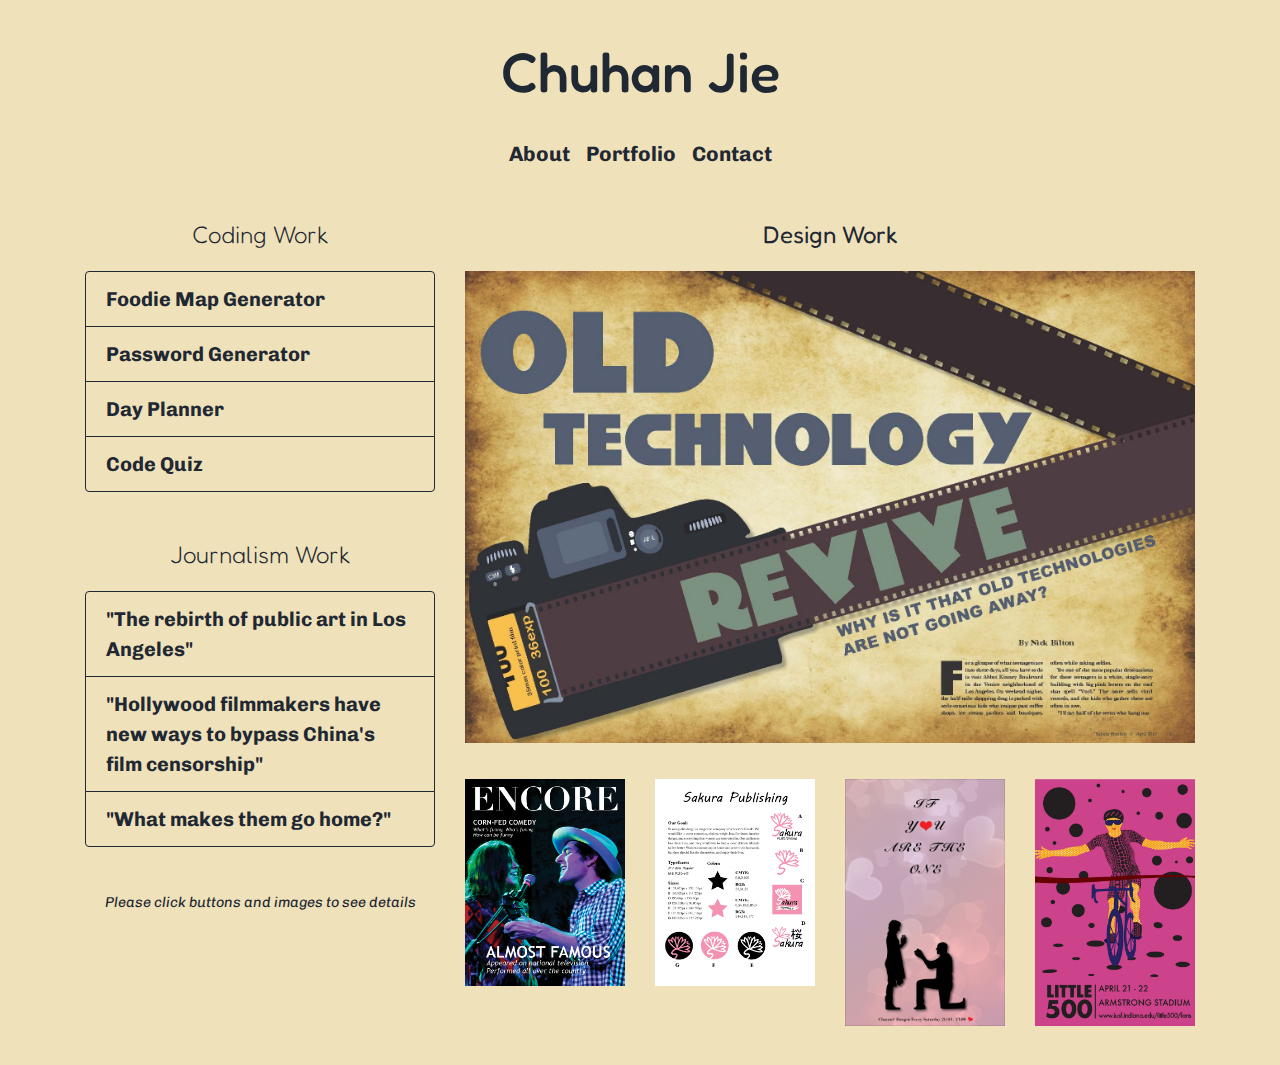
==== index.html @ 7484ae71 "portfolio" ====
<!DOCTYPE html>
<html lang="en">

<head>
    <meta charset="UTF-8">
    <meta name="viewport" content="width=device-width, initial-scale=1.0">
    <meta http-equiv="X-UA-Compatible" content="ie=edge">
    <title>Chuhan Jie Portfolio</title>

    <!-- CSS -->
    <link rel="stylesheet" type="text/css" href="./css/reset.css">
    <link rel="stylesheet" href="https://stackpath.bootstrapcdn.com/bootstrap/4.3.1/css/bootstrap.min.css"
        integrity="sha384-ggOyR0iXCbMQv3Xipma34MD+dH/1fQ784/j6cY/iJTQUOhcWr7x9JvoRxT2MZw1T" crossorigin="anonymous">
    <link rel="stylesheet" href="https://cdnjs.cloudflare.com/ajax/libs/font-awesome/4.7.0/css/font-awesome.min.css">
    <link rel="stylesheet" type="text/css" href="./css/style.css">

    <!-- fonts -->
    <link href="https://fonts.googleapis.com/css?family=Fredoka+One&display=swap" rel="stylesheet">
    <link href="https://fonts.googleapis.com/css?family=Chivo&display=swap" rel="stylesheet">
</head>

<body>
    <div class="body">
        <div class="container">
            <h1 class="name">Chuhan Jie</h1>

            <nav class="navbar navbar-expand-lg navbar-light bg-light mb-3 p-4 justify-content-center">
                <button class="navbar-toggler" type="button" data-toggle="collapse" data-target="#navbarNav"
                    aria-controls="navbarNav" aria-expanded="false" aria-label="Toggle navigation">
                    <span class="navbar-toggler-icon"></span>
                </button>
                <div class="collapse navbar-collapse justify-content-center" id="navbarNav">
                    <ul class="navbar-nav">
                        <li class="nav-item">
                            <a class="nav-link" href="./about.html">About</a>
                        </li>
                        <li class="nav-item">
                            <a class="nav-link" href="./index.html">Portfolio</a>
                        </li>
                        <li class="nav-item">
                            <a class="nav-link" href="./contact.html">Contact</a>
                        </li>
                    </ul>
                </div>
            </nav>

            <div class="row">
                <div class="col-lg-4 col-md-auto col-sm-auto">
                    <div class="buttonlink codeWork">
                        <div class="designHead subhead">Coding Work</div>
                        <div class="list-group">
                            <a href="https://anthonychansoon.github.io/Project1/" target="_blank"
                                class="list-group-item list-group-item-action">Foodie Map Generator</a>
                            <a href="https://jiechuhan.github.io/Password-Generator/" target="_blank"
                                class="list-group-item list-group-item-action">Password Generator</a>
                            <a href="https://jiechuhan.github.io/Day-Planner/" target="_blank"
                                class="list-group-item list-group-item-action">Day Planner</a>
                            <a href="https://jiechuhan.github.io/Code-Quiz/" target="_blank"
                                class="list-group-item list-group-item-action">Code Quiz</a>
                        </div>
                    </div>

                    <div class="buttonlink designWork">
                        <div class="designHead subhead">Journalism Work</div>
                        <div class="list-group">
                            <a href="https://uscstoryspace.com/2018-2019/cjie/Capstone/" target="_blank"
                                class="list-group-item list-group-item-action">"The rebirth of public art in Los
                                Angeles"</a>
                            <a href="https://uscstoryspace.com/2018-2019/cjie/Fall_Final/" target="_blank"
                                class="list-group-item list-group-item-action">"Hollywood filmmakers have new ways to
                                bypass China's film censorship"</a>
                            <a href="https://uscstoryspace.com/2018-2019/cjie/Fall_Midterm/" target="_blank"
                                class="list-group-item list-group-item-action">"What makes them go home?"</a>
                            <!-- <a href="https://uscstoryspace.com/2018-2019/cjie/Fall_Midterm/" target="_blank"
                                class="list-group-item list-group-item-action">""</a> -->
                        </div>
                    </div>

                    <div class="click">Please click buttons and images to see details</div>
                </div>

                <div class="col-lg-8 col-md-auto col-sm-auto">
                    <div class="name2">Design Work</div>

                    <div class="leadImage">
                        <a href="./images/conceptual.jpg" target="_blank">
                            <img src="./images/conceptual.jpg">
                        </a>
                    </div>
                    <div class="row fourImage">
                        <div class="col-lg col-sm-auto imageSize">
                            <a href="./images/band.pdf" target="_blank">
                                <img src="./images/band.jpg">
                            </a>
                        </div>
                        <div class="col-lg col-sm-auto imageSize needM">
                            <a href="./images/logosheet.pdf" target="_blank">
                                <img src="./images/logosheet.jpg">
                            </a>
                        </div>
                        <div class="col-lg col-sm-auto imageSize needM">
                            <a href="./images/poster.jpg" target="_blank">
                                <img src="./images/poster.jpg">
                            </a>
                        </div>
                        <div class="col-lg col-sm-auto imageSize needM">
                            <a href="./images/influence.jpg" target="_blank">
                                <img src="./images/influence.jpg">
                            </a>
                        </div>
                    </div>
                </div>
            </div>
        </div>
    </div>



    <!-- Javascript -->
    <script src="https://code.jquery.com/jquery-3.3.1.slim.min.js"
        integrity="sha384-q8i/X+965DzO0rT7abK41JStQIAqVgRVzpbzo5smXKp4YfRvH+8abtTE1Pi6jizo"
        crossorigin="anonymous"></script>
    <script src="https://cdnjs.cloudflare.com/ajax/libs/popper.js/1.14.7/umd/popper.min.js"
        integrity="sha384-UO2eT0CpHqdSJQ6hJty5KVphtPhzWj9WO1clHTMGa3JDZwrnQq4sF86dIHNDz0W1"
        crossorigin="anonymous"></script>
    <script src="https://stackpath.bootstrapcdn.com/bootstrap/4.3.1/js/bootstrap.min.js"
        integrity="sha384-JjSmVgyd0p3pXB1rRibZUAYoIIy6OrQ6VrjIEaFf/nJGzIxFDsf4x0xIM+B07jRM"
        crossorigin="anonymous"></script>
    <script src="https://cdnjs.cloudflare.com/ajax/libs/jquery/3.2.1/jquery.min.js"></script>
    <script src="./script.js"></script>
</body>

</html>
---- css/style.css ----
/* whole body */
body {
    background-color: #efe2ba;
    color: #1f2833;
}

.body {
    margin: 0 auto;
    padding: 3%;
}


/* nav bar */
.name {
    font-family: 'Courier New', Courier, monospace;
    text-align: center;
    font-family: 'Fredoka One', cursive;
    font-size: 3.5em;
    margin-bottom: 0;
}

.bg-light {
    background-color: #efe2ba!important;
}

.navbar-light .navbar-nav .nav-link {
    color: #1f2833;
    font-family: 'Chivo', sans-serif;
    font-weight: bolder;
    font-size: 1.3em;
}

.navbar-fixed-top {
    top: 0;
    border-width: 0 0 1px;
}


/* left side */
.subhead {
    font-size: 1.5em;
    margin-bottom: 2vh;
    font-family: 'Fredoka One', cursive;
    font-weight: lighter;
    color: #1f2833;
    text-align: center;
}

.buttonlink {
    margin: 3vh auto;
}

.codeWork {
    margin-bottom: 5vh;
    margin-top: 0;
}

.list-group-item {
    background-color: #efe2ba;
    border: 1px solid #1f2833;
}

.list-group-item-action {
    width: 100%;
    color: #1f2833;
    font-family: 'Chivo', sans-serif;
    font-weight: bolder;
    font-size: 1.25em;
}

.click {
    margin-top: 5vh;
    font-family: 'Chivo', sans-serif;
    color: #1f2833;
    font-style: italic;
    font-size: 0.9em;
    text-align: center;
    margin-bottom: 5vh;
}


/* right side */
.name2 {
    color: #1f2833;
    text-align: center;
    font-family: 'Fredoka One', cursive;
    font-size: 1.5em;
    margin-bottom: 2vh;
}

.leadImage img {
    width: 100%;
}

.fourImage {
    margin-top: 4vh;
}

.imageSize img {
    width: 100%;
}

.linkedIn {
    margin: 3vh auto;
    align-content: center;
}



/* media query */
@media only screen and (max-width: 640px) {
    .needM {
        margin-top: 4vh;
    }
  }
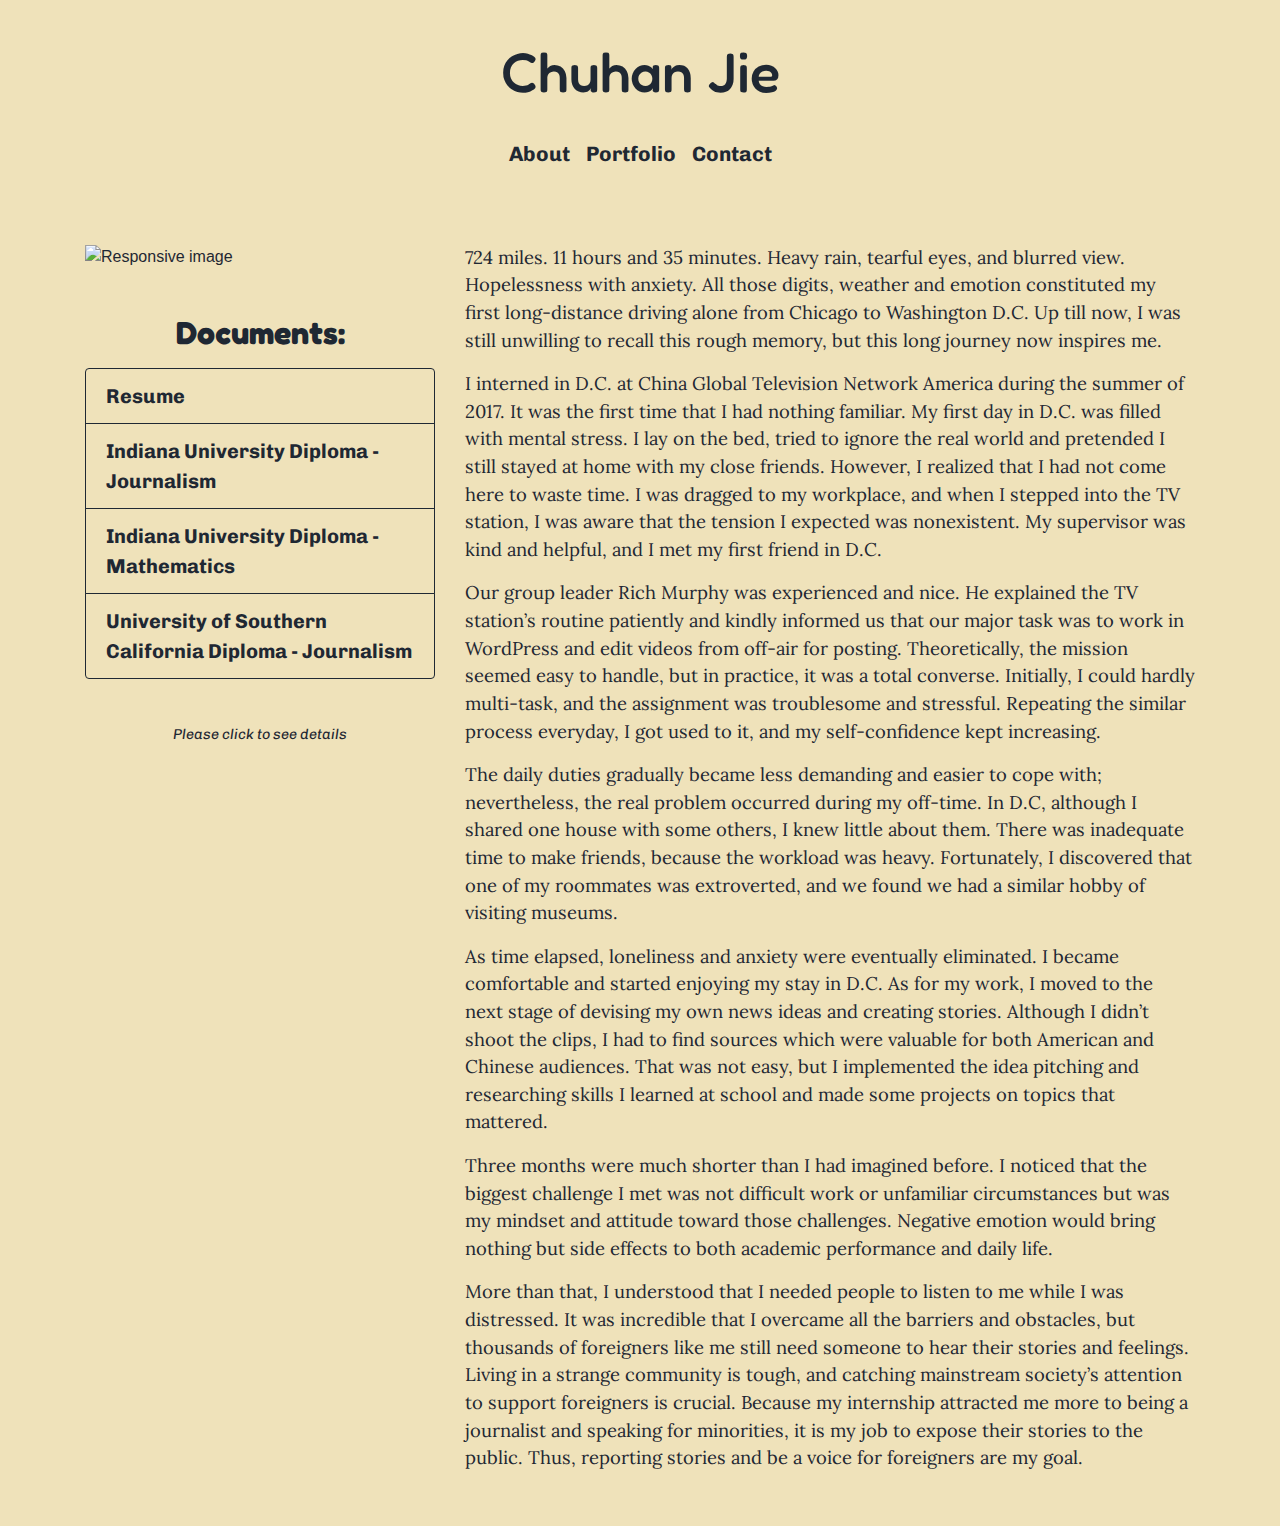
==== commit 8e2e755d: "change name" ====
--- a/index.html
+++ b/index.html
@@ -12,11 +12,12 @@
     <link rel="stylesheet" href="https://stackpath.bootstrapcdn.com/bootstrap/4.3.1/css/bootstrap.min.css"
         integrity="sha384-ggOyR0iXCbMQv3Xipma34MD+dH/1fQ784/j6cY/iJTQUOhcWr7x9JvoRxT2MZw1T" crossorigin="anonymous">
     <link rel="stylesheet" href="https://cdnjs.cloudflare.com/ajax/libs/font-awesome/4.7.0/css/font-awesome.min.css">
-    <link rel="stylesheet" type="text/css" href="./css/style.css">
+    <link rel="stylesheet" type="text/css" href="./css/about.css">
 
     <!-- fonts -->
     <link href="https://fonts.googleapis.com/css?family=Fredoka+One&display=swap" rel="stylesheet">
     <link href="https://fonts.googleapis.com/css?family=Chivo&display=swap" rel="stylesheet">
+    <link href="https://fonts.googleapis.com/css?family=Lora&display=swap" rel="stylesheet">
 </head>
 
 <body>
@@ -32,10 +33,10 @@
                 <div class="collapse navbar-collapse justify-content-center" id="navbarNav">
                     <ul class="navbar-nav">
                         <li class="nav-item">
-                            <a class="nav-link" href="./about.html">About</a>
+                            <a class="nav-link" href="./index.html">About</a>
                         </li>
                         <li class="nav-item">
-                            <a class="nav-link" href="./index.html">Portfolio</a>
+                            <a class="nav-link" href="./about.html">Portfolio</a>
                         </li>
                         <li class="nav-item">
                             <a class="nav-link" href="./contact.html">Contact</a>
@@ -44,90 +45,91 @@
                 </div>
             </nav>
 
-            <div class="row">
-                <div class="col-lg-4 col-md-auto col-sm-auto">
-                    <div class="buttonlink codeWork">
-                        <div class="designHead subhead">Coding Work</div>
-                        <div class="list-group">
-                            <a href="https://anthonychansoon.github.io/Project1/" target="_blank"
-                                class="list-group-item list-group-item-action">Foodie Map Generator</a>
-                            <a href="https://jiechuhan.github.io/Password-Generator/" target="_blank"
-                                class="list-group-item list-group-item-action">Password Generator</a>
-                            <a href="https://jiechuhan.github.io/Day-Planner/" target="_blank"
-                                class="list-group-item list-group-item-action">Day Planner</a>
-                            <a href="https://jiechuhan.github.io/Code-Quiz/" target="_blank"
-                                class="list-group-item list-group-item-action">Code Quiz</a>
+            <div class="aboutme">
+                <div class="row">
+                    <div class="col-lg-4 col-md-6 col-sm-auto self">
+                        <img src="./images/self.jpg" class="img-fluid" alt="Responsive image" style="width: 100%">
+
+                        <h1 class="docs">Documents: </h1>
+
+                        <div class="list-group mt-3">
+                            <a href="./images/resume.pdf" target="_blank"
+                                class="list-group-item list-group-item-action">Resume</a>
+                            <a href="./images/iu-journalism.pdf" target="_blank"
+                                class="list-group-item list-group-item-action">Indiana University Diploma -
+                                Journalism</a>
+                            <a href="./images/iu-math.pdf" target="_blank"
+                                class="list-group-item list-group-item-action">Indiana University Diploma -
+                                Mathematics</a>
+                            <a href="./images/usc-journalism.pdf" target="_blank"
+                                class="list-group-item list-group-item-action">University of Southern California Diploma
+                                - Journalism</a>
                         </div>
+
+                        <div class="click">Please click to see details</div>
                     </div>
 
-                    <div class="buttonlink designWork">
-                        <div class="designHead subhead">Journalism Work</div>
-                        <div class="list-group">
-                            <a href="https://uscstoryspace.com/2018-2019/cjie/Capstone/" target="_blank"
-                                class="list-group-item list-group-item-action">"The rebirth of public art in Los
-                                Angeles"</a>
-                            <a href="https://uscstoryspace.com/2018-2019/cjie/Fall_Final/" target="_blank"
-                                class="list-group-item list-group-item-action">"Hollywood filmmakers have new ways to
-                                bypass China's film censorship"</a>
-                            <a href="https://uscstoryspace.com/2018-2019/cjie/Fall_Midterm/" target="_blank"
-                                class="list-group-item list-group-item-action">"What makes them go home?"</a>
-                            <!-- <a href="https://uscstoryspace.com/2018-2019/cjie/Fall_Midterm/" target="_blank"
-                                class="list-group-item list-group-item-action">""</a> -->
-                        </div>
-                    </div>
-
-                    <div class="click">Please click buttons and images to see details</div>
-                </div>
-
-                <div class="col-lg-8 col-md-auto col-sm-auto">
-                    <div class="name2">Design Work</div>
-
-                    <div class="leadImage">
-                        <a href="./images/conceptual.jpg" target="_blank">
-                            <img src="./images/conceptual.jpg">
-                        </a>
-                    </div>
-                    <div class="row fourImage">
-                        <div class="col-lg col-sm-auto imageSize">
-                            <a href="./images/band.pdf" target="_blank">
-                                <img src="./images/band.jpg">
-                            </a>
-                        </div>
-                        <div class="col-lg col-sm-auto imageSize needM">
-                            <a href="./images/logosheet.pdf" target="_blank">
-                                <img src="./images/logosheet.jpg">
-                            </a>
-                        </div>
-                        <div class="col-lg col-sm-auto imageSize needM">
-                            <a href="./images/poster.jpg" target="_blank">
-                                <img src="./images/poster.jpg">
-                            </a>
-                        </div>
-                        <div class="col-lg col-sm-auto imageSize needM">
-                            <a href="./images/influence.jpg" target="_blank">
-                                <img src="./images/influence.jpg">
-                            </a>
-                        </div>
+                    <div class="col-lg-8 col-md-6 col-sm-auto description">
+                        <p>724 miles. 11 hours and 35 minutes. Heavy rain, tearful eyes, and blurred view. Hopelessness
+                            with anxiety. All those digits, weather and emotion constituted my first long-distance
+                            driving
+                            alone from Chicago to Washington D.C. Up till now, I was still unwilling to recall this
+                            rough memory, but this long journey now inspires me.</p>
+                        <p>I interned in D.C. at China Global Television Network America during the summer of 2017. It
+                            was the first time that I had nothing familiar. My first day in D.C. was filled with mental
+                            stress. I lay on the bed, tried to ignore the real world and pretended I still stayed at
+                            home with my close friends. However, I realized that I had not come here to waste time. I
+                            was dragged to my workplace, and when I stepped into the TV station, I was aware that the
+                            tension I expected was
+                            nonexistent. My supervisor was kind and helpful, and I met my first friend in D.C.</p>
+                        <p>Our group leader Rich Murphy was experienced and nice. He explained the TV station’s routine
+                            patiently and kindly informed us that our major task was to work in WordPress and edit
+                            videos from off-air for posting. Theoretically, the mission seemed easy to handle, but in
+                            practice, it
+                            was a total converse. Initially, I could hardly multi-task, and the assignment was
+                            troublesome and stressful. Repeating the similar process everyday, I got used to it, and my
+                            self-confidence kept increasing.</p>
+                        <p>The daily duties gradually became less demanding and easier to cope with; nevertheless, the
+                            real problem occurred during my off-time. In D.C, although I shared one house with some
+                            others, I knew little about them. There was inadequate time to make friends, because the
+                            workload was heavy. Fortunately, I discovered that one of my roommates was extroverted, and
+                            we found we had a similar hobby of visiting museums.</p>
+                        <p>As time elapsed, loneliness and anxiety were eventually eliminated. I became comfortable and
+                            started enjoying my stay in D.C. As for my work, I moved to the next stage of devising my
+                            own news ideas and creating stories. Although I didn’t shoot the clips, I had to find
+                            sources which were valuable for both American and Chinese audiences. That was not easy, but
+                            I implemented the idea pitching and researching skills I learned at school and made some
+                            projects on topics that mattered.</p>
+                        <p>Three months were much shorter than I had imagined before. I noticed that the biggest
+                            challenge I met was not difficult work or unfamiliar circumstances but was my mindset and
+                            attitude toward those challenges. Negative emotion would bring nothing but side effects to
+                            both academic performance and daily life.</p>
+                        <p>More than that, I understood that I needed people to listen to me while I was distressed. It
+                            was incredible that I overcame all the barriers and obstacles, but thousands of foreigners
+                            like me still need someone to hear their stories and feelings. Living in a strange community
+                            is tough, and catching mainstream society’s attention to support foreigners is crucial.
+                            Because my internship attracted me more to being a journalist and speaking for minorities,
+                            it is my job to expose their stories to the public. Thus, reporting stories and be a voice
+                            for foreigners are my goal.</p>
                     </div>
                 </div>
             </div>
         </div>
-    </div>
 
 
 
-    <!-- Javascript -->
-    <script src="https://code.jquery.com/jquery-3.3.1.slim.min.js"
-        integrity="sha384-q8i/X+965DzO0rT7abK41JStQIAqVgRVzpbzo5smXKp4YfRvH+8abtTE1Pi6jizo"
-        crossorigin="anonymous"></script>
-    <script src="https://cdnjs.cloudflare.com/ajax/libs/popper.js/1.14.7/umd/popper.min.js"
-        integrity="sha384-UO2eT0CpHqdSJQ6hJty5KVphtPhzWj9WO1clHTMGa3JDZwrnQq4sF86dIHNDz0W1"
-        crossorigin="anonymous"></script>
-    <script src="https://stackpath.bootstrapcdn.com/bootstrap/4.3.1/js/bootstrap.min.js"
-        integrity="sha384-JjSmVgyd0p3pXB1rRibZUAYoIIy6OrQ6VrjIEaFf/nJGzIxFDsf4x0xIM+B07jRM"
-        crossorigin="anonymous"></script>
-    <script src="https://cdnjs.cloudflare.com/ajax/libs/jquery/3.2.1/jquery.min.js"></script>
-    <script src="./script.js"></script>
+        <!-- Javascript -->
+        <script src="https://code.jquery.com/jquery-3.3.1.slim.min.js"
+            integrity="sha384-q8i/X+965DzO0rT7abK41JStQIAqVgRVzpbzo5smXKp4YfRvH+8abtTE1Pi6jizo"
+            crossorigin="anonymous"></script>
+        <script src="https://cdnjs.cloudflare.com/ajax/libs/popper.js/1.14.7/umd/popper.min.js"
+            integrity="sha384-UO2eT0CpHqdSJQ6hJty5KVphtPhzWj9WO1clHTMGa3JDZwrnQq4sF86dIHNDz0W1"
+            crossorigin="anonymous"></script>
+        <script src="https://stackpath.bootstrapcdn.com/bootstrap/4.3.1/js/bootstrap.min.js"
+            integrity="sha384-JjSmVgyd0p3pXB1rRibZUAYoIIy6OrQ6VrjIEaFf/nJGzIxFDsf4x0xIM+B07jRM"
+            crossorigin="anonymous"></script>
+        <script src="https://cdnjs.cloudflare.com/ajax/libs/jquery/3.2.1/jquery.min.js"></script>
+        <script src="./script.js"></script>
 </body>
 
 </html>--- a/css/about.css
+++ b/css/about.css
@@ -0,0 +1,80 @@
+/* whole body */
+body {
+    background-color: #efe2ba;
+    color: #1f2833;
+}
+
+.body {
+    margin: 0 auto;
+    padding: 3%;
+}
+
+/* nav bar */
+.name {
+    text-align: center;
+    font-family: 'Fredoka One', cursive;
+    font-size: 3.5em;
+    margin-bottom: 0;
+}
+
+.bg-light {
+    background-color: #efe2ba!important;
+}
+
+.navbar-light .navbar-nav .nav-link {
+    color: #1f2833;
+    font-family: 'Chivo', sans-serif;
+    font-weight: bolder;
+    font-size: 1.3em;
+}
+
+.navbar-fixed-top {
+    top: 0;
+    border-width: 0 0 1px;
+}
+
+
+/* left side */
+.self {
+    margin-top: 3vh;
+}
+
+.docs {
+    margin-top: 5vh;
+    text-align: center;
+    font-size: 2em;
+    color: #1f2833;
+    font-family: 'Fredoka One', cursive;
+    font-weight: bolder;
+}
+
+.list-group-item {
+    background-color: #efe2ba;
+    border: 1px solid #1f2833;
+}
+
+.list-group-item-action {
+    width: 100%;
+    color: #1f2833;
+    font-family: 'Chivo', sans-serif;
+    font-weight: bolder;
+    font-size: 1.25em;
+}
+
+.click {
+    margin-top: 5vh;
+    font-family: 'Chivo', sans-serif;
+    color: #1f2833;
+    font-style: italic;
+    font-size: 0.9em;
+    text-align: center;
+}
+
+
+/* right side */
+.description {
+    font-family: 'Lora', serif;
+    margin-top: 3vh;
+    font-size: 1.15em;
+    color: #1f2833;
+}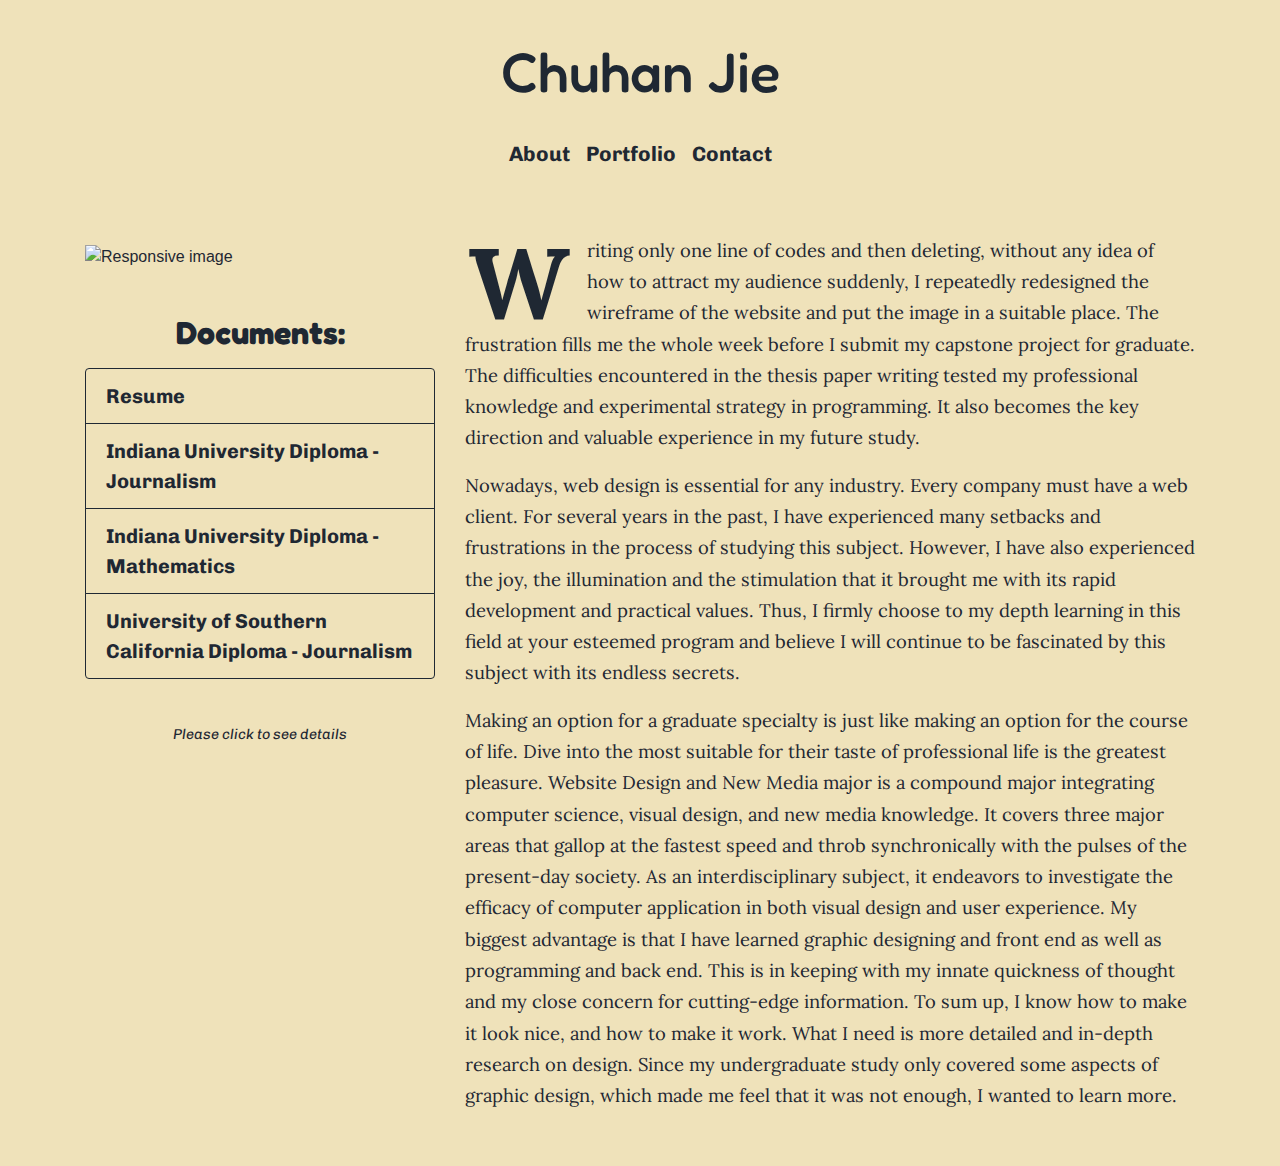
==== commit 14d0f169: "changes" ====
--- a/index.html
+++ b/index.html
@@ -70,47 +70,9 @@
                     </div>
 
                     <div class="col-lg-8 col-md-6 col-sm-auto description">
-                        <p>724 miles. 11 hours and 35 minutes. Heavy rain, tearful eyes, and blurred view. Hopelessness
-                            with anxiety. All those digits, weather and emotion constituted my first long-distance
-                            driving
-                            alone from Chicago to Washington D.C. Up till now, I was still unwilling to recall this
-                            rough memory, but this long journey now inspires me.</p>
-                        <p>I interned in D.C. at China Global Television Network America during the summer of 2017. It
-                            was the first time that I had nothing familiar. My first day in D.C. was filled with mental
-                            stress. I lay on the bed, tried to ignore the real world and pretended I still stayed at
-                            home with my close friends. However, I realized that I had not come here to waste time. I
-                            was dragged to my workplace, and when I stepped into the TV station, I was aware that the
-                            tension I expected was
-                            nonexistent. My supervisor was kind and helpful, and I met my first friend in D.C.</p>
-                        <p>Our group leader Rich Murphy was experienced and nice. He explained the TV station’s routine
-                            patiently and kindly informed us that our major task was to work in WordPress and edit
-                            videos from off-air for posting. Theoretically, the mission seemed easy to handle, but in
-                            practice, it
-                            was a total converse. Initially, I could hardly multi-task, and the assignment was
-                            troublesome and stressful. Repeating the similar process everyday, I got used to it, and my
-                            self-confidence kept increasing.</p>
-                        <p>The daily duties gradually became less demanding and easier to cope with; nevertheless, the
-                            real problem occurred during my off-time. In D.C, although I shared one house with some
-                            others, I knew little about them. There was inadequate time to make friends, because the
-                            workload was heavy. Fortunately, I discovered that one of my roommates was extroverted, and
-                            we found we had a similar hobby of visiting museums.</p>
-                        <p>As time elapsed, loneliness and anxiety were eventually eliminated. I became comfortable and
-                            started enjoying my stay in D.C. As for my work, I moved to the next stage of devising my
-                            own news ideas and creating stories. Although I didn’t shoot the clips, I had to find
-                            sources which were valuable for both American and Chinese audiences. That was not easy, but
-                            I implemented the idea pitching and researching skills I learned at school and made some
-                            projects on topics that mattered.</p>
-                        <p>Three months were much shorter than I had imagined before. I noticed that the biggest
-                            challenge I met was not difficult work or unfamiliar circumstances but was my mindset and
-                            attitude toward those challenges. Negative emotion would bring nothing but side effects to
-                            both academic performance and daily life.</p>
-                        <p>More than that, I understood that I needed people to listen to me while I was distressed. It
-                            was incredible that I overcame all the barriers and obstacles, but thousands of foreigners
-                            like me still need someone to hear their stories and feelings. Living in a strange community
-                            is tough, and catching mainstream society’s attention to support foreigners is crucial.
-                            Because my internship attracted me more to being a journalist and speaking for minorities,
-                            it is my job to expose their stories to the public. Thus, reporting stories and be a voice
-                            for foreigners are my goal.</p>
+                        <p><span class="firstletter">W</span>riting only one line of codes and then deleting, without any idea of how to attract my audience suddenly, I repeatedly redesigned the wireframe of the website and put the image in a suitable place. The frustration fills me the whole week before I submit my capstone project for graduate.  The difficulties encountered in the thesis paper writing tested my professional knowledge and experimental strategy in programming. It also becomes the key direction and valuable experience in my future study.</p>
+                        <p>Nowadays, web design is essential for any industry. Every company must have a web client. For several years in the past, I have experienced many setbacks and frustrations in the process of studying this subject. However, I have also experienced the joy, the illumination and the stimulation that it brought me with its rapid development and practical values. Thus, I firmly choose to my depth learning in this field at your esteemed program and believe I will continue to be fascinated by this subject with its endless secrets.</p>
+                        <p>Making an option for a graduate specialty is just like making an option for the course of life. Dive into the most suitable for their taste of professional life is the greatest pleasure. Website Design and New Media major is a compound major integrating computer science, visual design, and new media knowledge. It covers three major areas that gallop at the fastest speed and throb synchronically with the pulses of the present-day society. As an interdisciplinary subject, it endeavors to investigate the efficacy of computer application in both visual design and user experience. My biggest advantage is that I have learned graphic designing and front end as well as programming and back end. This is in keeping with my innate quickness of thought and my close concern for cutting-edge information. To sum up, I know how to make it look nice, and how to make it work. What I need is more detailed and in-depth research on design. Since my undergraduate study only covered some aspects of graphic design, which made me feel that it was not enough, I wanted to learn more.</p>
                     </div>
                 </div>
             </div>
--- a/css/about.css
+++ b/css/about.css
@@ -74,7 +74,18 @@
 /* right side */
 .description {
     font-family: 'Lora', serif;
-    margin-top: 3vh;
+    margin-top: 2vh;
     font-size: 1.15em;
+    line-height: 1.7em;
     color: #1f2833;
+}
+
+.firstletter {
+    font-size: 100px;
+    font-family: 'Lora', serif;
+    font-weight: bolder;
+    float: left;
+    padding-top: 32px;
+    padding-right: 17px;
+    padding-left: 3px;
 }